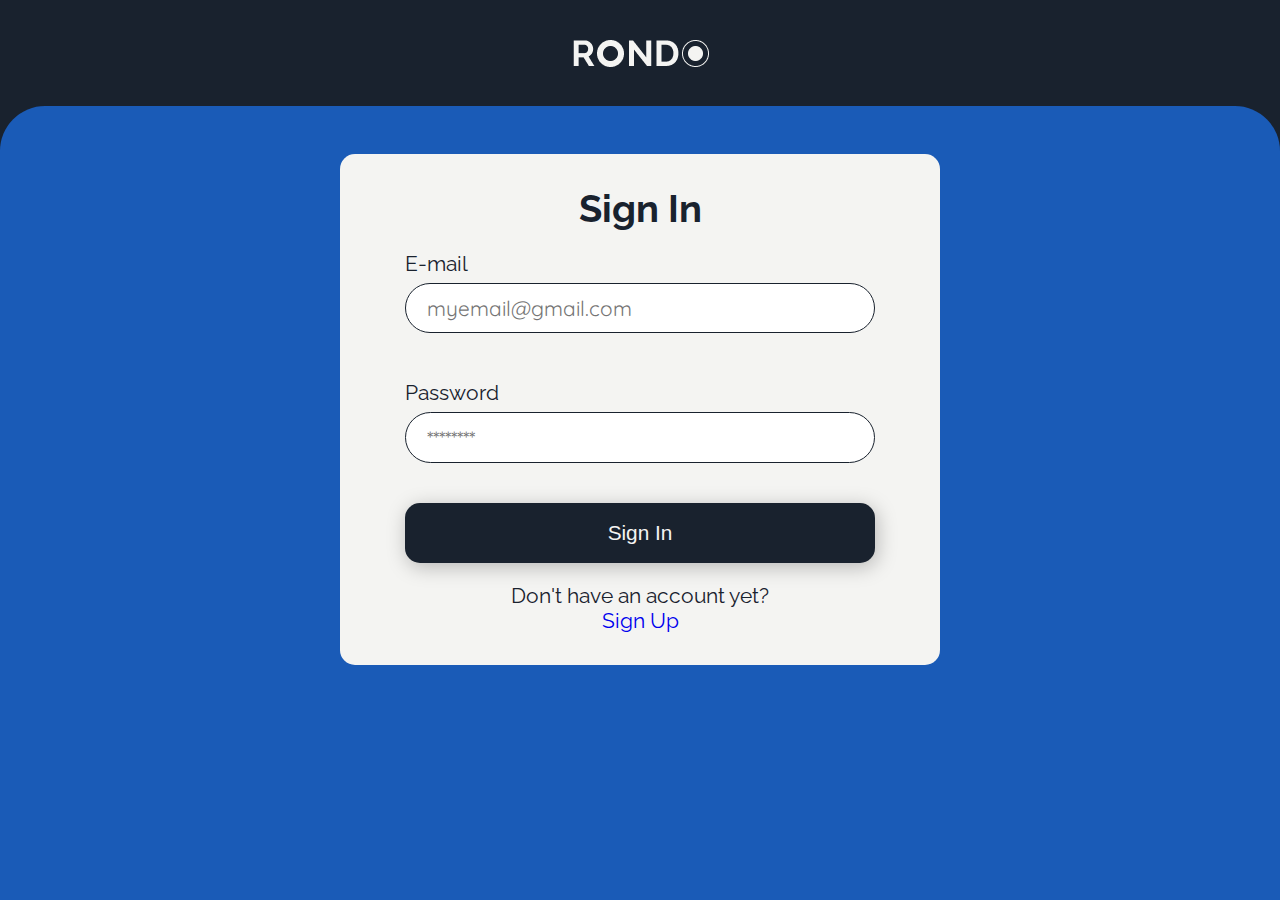
==== index.html @ 7c0a0ce7 "Add html & css content" ====
<!DOCTYPE html>
<html lang="en">
  <head>
    <meta charset="UTF-8" />
    <meta http-equiv="X-UA-Compatible" content="IE=edge" />
    <meta name="viewport" content="width=device-width, initial-scale=1.0" />

    <link
      rel="icon"
      type="image/png"
      sizes="32x32"
      href="/assets/favicon-32.png"
    />

    <link rel="stylesheet" href="/style.css" />

    <title>RONDO | Sign In</title>
  </head>
  <body>
    <header>
      <img class="logo" src="/assets/logo.png" alt="rondo logo" />
    </header>

    <section class="user-form">
      <div>
        <span>Sign In</span>

        <form action="#">
          <div class="form-email">
            <label for="email">E-mail</label>
            <input
              id="email"
              type="email"
              name="email"
              placeholder="myemail@gmail.com"
              required
            />
            <p id="email-error"></p>
          </div>

          <div class="form-password">
            <label for="password">Password</label>
            <input
              id="password"
              type="password"
              name="password"
              placeholder="********"
              required
            />
          </div>

          <div class="form-button">
            <button type="submit">Sign In</button>
          </div>
        </form>

        <div class="sign-up">
          <p>Don't have an account yet?</p>
          <a href="/signup/index.html">Sign Up</a>
        </div>
      </div>
    </section>
  </body>
</html>
---- style.css ----
/* 
  -----------------------------------------------------------------------------
    GLOBAL
  -----------------------------------------------------------------------------
*/
@import url("https://fonts.googleapis.com/css2?family=Quicksand&family=Raleway:wght@400;700&display=swap");

:root {
  --global-leftright-padding: 4%;

  --font-size-xl: 2.4rem;
  --font-size-l: 1.8rem;
  --font-size-m: 1.3rem;

  --font-weight-medium: 400;
  --font-weight-bold: 700;

  --color-white: #f4f4f2;
  --color-blue: #1a5bb7;
  --color-very-dark-blue: #19222e;
}

html {
  box-sizing: border-box;
}

*,
*:before,
*:after {
  margin: 0;
  box-sizing: inherit;
}

body {
  font-family: "Raleway", "Segoe UI", sans-serif;
  overflow-x: hidden;
  background-color: var(--color-blue);
}

/* 
  -----------------------------------------------------------------------------
    HEADER
  -----------------------------------------------------------------------------
*/
header {
  padding: 5rem var(--global-leftright-padding);
  padding-top: 2rem;
  display: flex;
  align-items: center;
  justify-content: center;
  width: 100%;
  background-color: var(--color-very-dark-blue);
}

/* 
  -----------------------------------------------------------------------------
    FORM
  -----------------------------------------------------------------------------
*/
.user-form {
  padding: 3rem var(--global-leftright-padding);
  padding-bottom: 5rem;
  margin-top: -3rem;
  display: flex;
  flex-direction: column;
  align-items: center;
  gap: 8px;
  font-size: var(--font-size-m);
  border-radius: 45px 45px 0px 0px;
  background: var(--color-blue);
  color: var(--color-very-dark-blue);
}

.user-form > div {
  width: clamp(350px, 50vw, 600px);
  padding: 2rem 4rem;
  display: flex;
  flex-direction: column;
  align-items: center;
  gap: 20px;
  border-radius: 15px;
  background-color: var(--color-white);
}

.user-form > div > span {
  font-weight: var(--font-weight-bold);
  font-size: var(--font-size-xl);
}

form {
  display: flex;
  flex-direction: column;
  align-items: center;
  gap: 40px;
}

form > div {
  display: flex;
  flex-direction: column;
  align-items: center;
  gap: 7px;
}

form > div > label {
  width: 100%;
  font-weight: var(--font-weight-medium);
}

form > div > input {
  width: clamp(320px, 45vw, 470px);
  padding: 0.7rem 1.3rem;
  font-size: var(--font-size-body);
  font-family: "Quicksand", "Segoe UI", sans-serif;
  border: 1px solid var(--color-very-dark-blue);
  border-radius: 50px;
}

form > .form-button {
  width: 100%;
}

form > .form-button button {
  width: 100%;
  padding: 1rem 2rem;
  font-size: var(--font-size-m);
  border-radius: 15px;
  border-color: transparent;
  box-shadow: 2px 4px 20px rgba(0, 0, 0, 0.25);
  cursor: pointer;
  background-color: var(--color-very-dark-blue);
  color: var(--color-white);
}

/* 
  -----------------------------------------------------------------------------
    SIGN UP
  -----------------------------------------------------------------------------
*/
.sign-up {
  text-align: center;
}

.sign-up a {
  text-decoration: none;
}
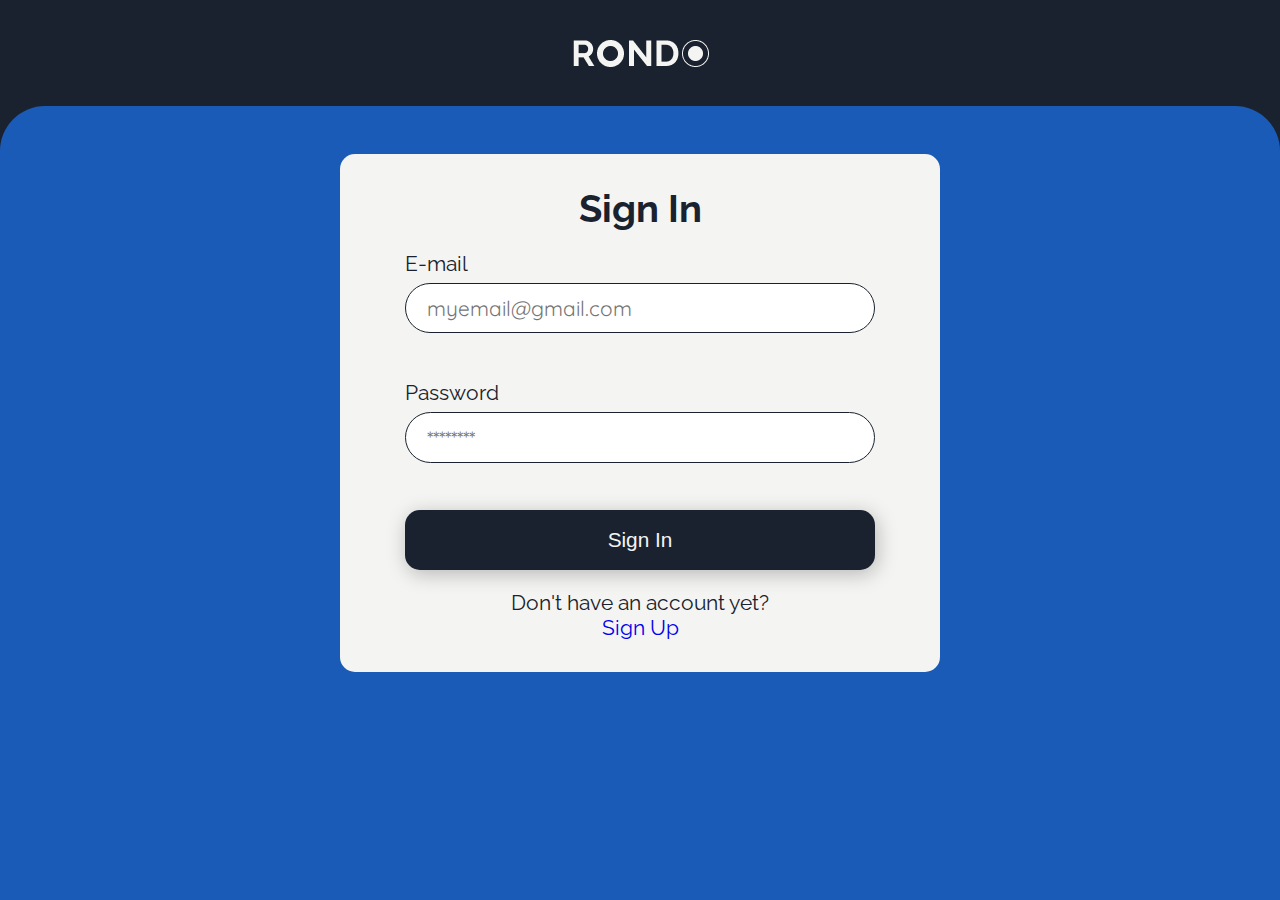
==== commit ada86b59: "Update html" ====
--- a/index.html
+++ b/index.html
@@ -25,7 +25,7 @@
       <div>
         <span>Sign In</span>
 
-        <form action="#">
+        <form id="form" action="#">
           <div class="form-email">
             <label for="email">E-mail</label>
             <input
@@ -33,9 +33,8 @@
               type="email"
               name="email"
               placeholder="myemail@gmail.com"
-              required
             />
-            <p id="email-error"></p>
+            <p id="display-email" class="error"></p>
           </div>
 
           <div class="form-password">
@@ -45,8 +44,8 @@
               type="password"
               name="password"
               placeholder="********"
-              required
             />
+            <p id="display-password" class="error"></p>
           </div>
 
           <div class="form-button">
@@ -60,5 +59,7 @@
         </div>
       </div>
     </section>
+
+    <script defer type="module" src="/app.js"></script>
   </body>
 </html>
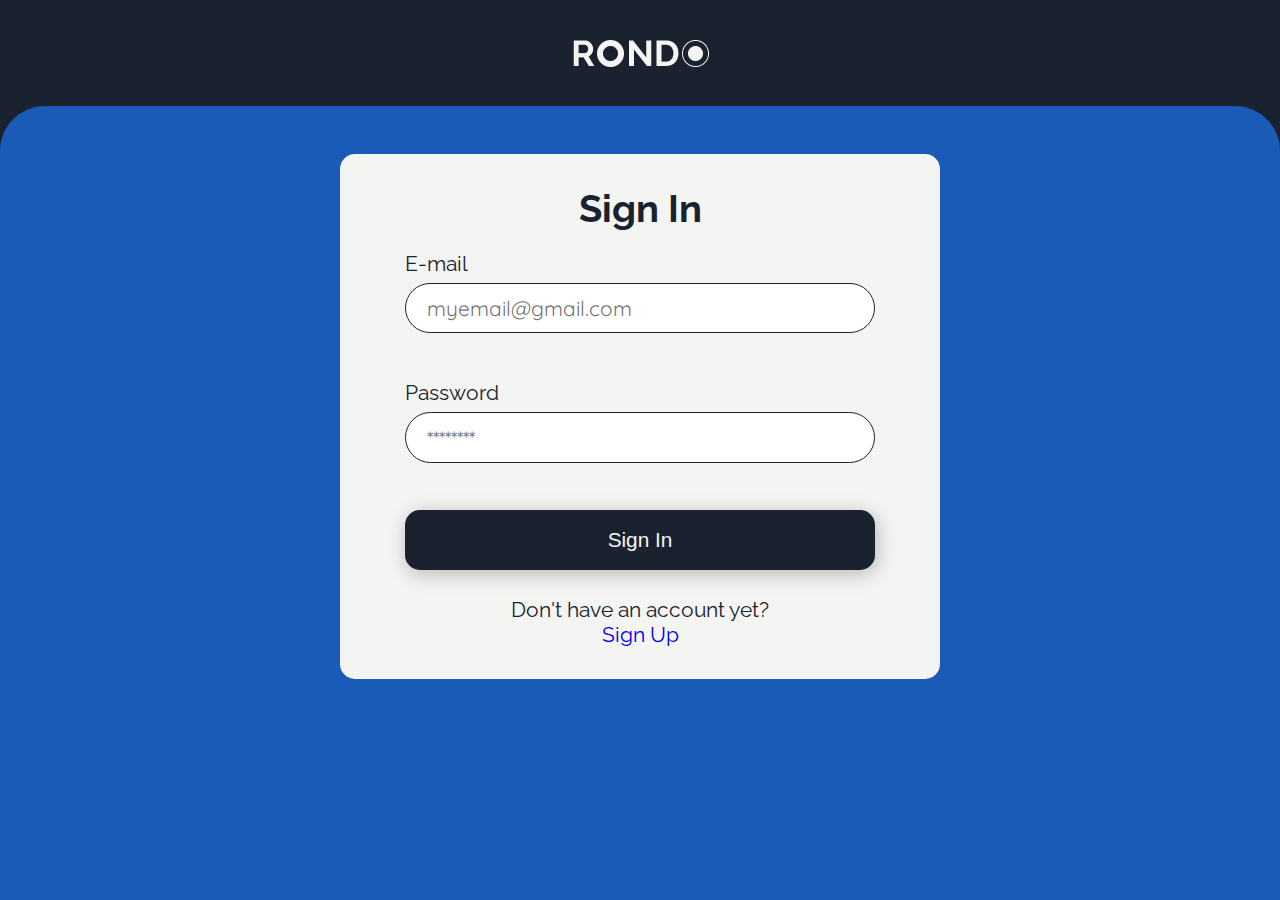
==== commit 60c84540: "Update sign in & sign up validation" ====
--- a/index.html
+++ b/index.html
@@ -34,7 +34,7 @@
               name="email"
               placeholder="myemail@gmail.com"
             />
-            <p id="display-email" class="error"></p>
+            <p id="display-email" class="display-text error"></p>
           </div>
 
           <div class="form-password">
@@ -45,15 +45,16 @@
               name="password"
               placeholder="********"
             />
-            <p id="display-password" class="error"></p>
+            <p id="display-password" class="display-text error"></p>
           </div>
 
           <div class="form-button">
             <button type="submit">Sign In</button>
+            <p id="display-signin" class="display-text text-center error"></p>
           </div>
         </form>
 
-        <div class="sign-up">
+        <div class="text-center">
           <p>Don't have an account yet?</p>
           <a href="/signup/index.html">Sign Up</a>
         </div>
--- a/style.css
+++ b/style.css
@@ -115,6 +115,10 @@
   border-radius: 50px;
 }
 
+form > div > input:focus {
+  outline: 0;
+}
+
 form > .form-button {
   width: 100%;
 }
@@ -131,15 +135,29 @@
   color: var(--color-white);
 }
 
-/* 
-  -----------------------------------------------------------------------------
-    SIGN UP
-  -----------------------------------------------------------------------------
-*/
-.sign-up {
+.display-text {
+  width: 100%;
+  font-size: var(--font-size-body);
+}
+
+.error {
+  color: red;
+}
+
+.success {
+  color: green;
+}
+
+.text-center {
   text-align: center;
 }
 
-.sign-up a {
+/* 
+  -----------------------------------------------------------------------------
+    OPTIONAL LINK
+  -----------------------------------------------------------------------------
+*/
+
+.text-center a {
   text-decoration: none;
 }